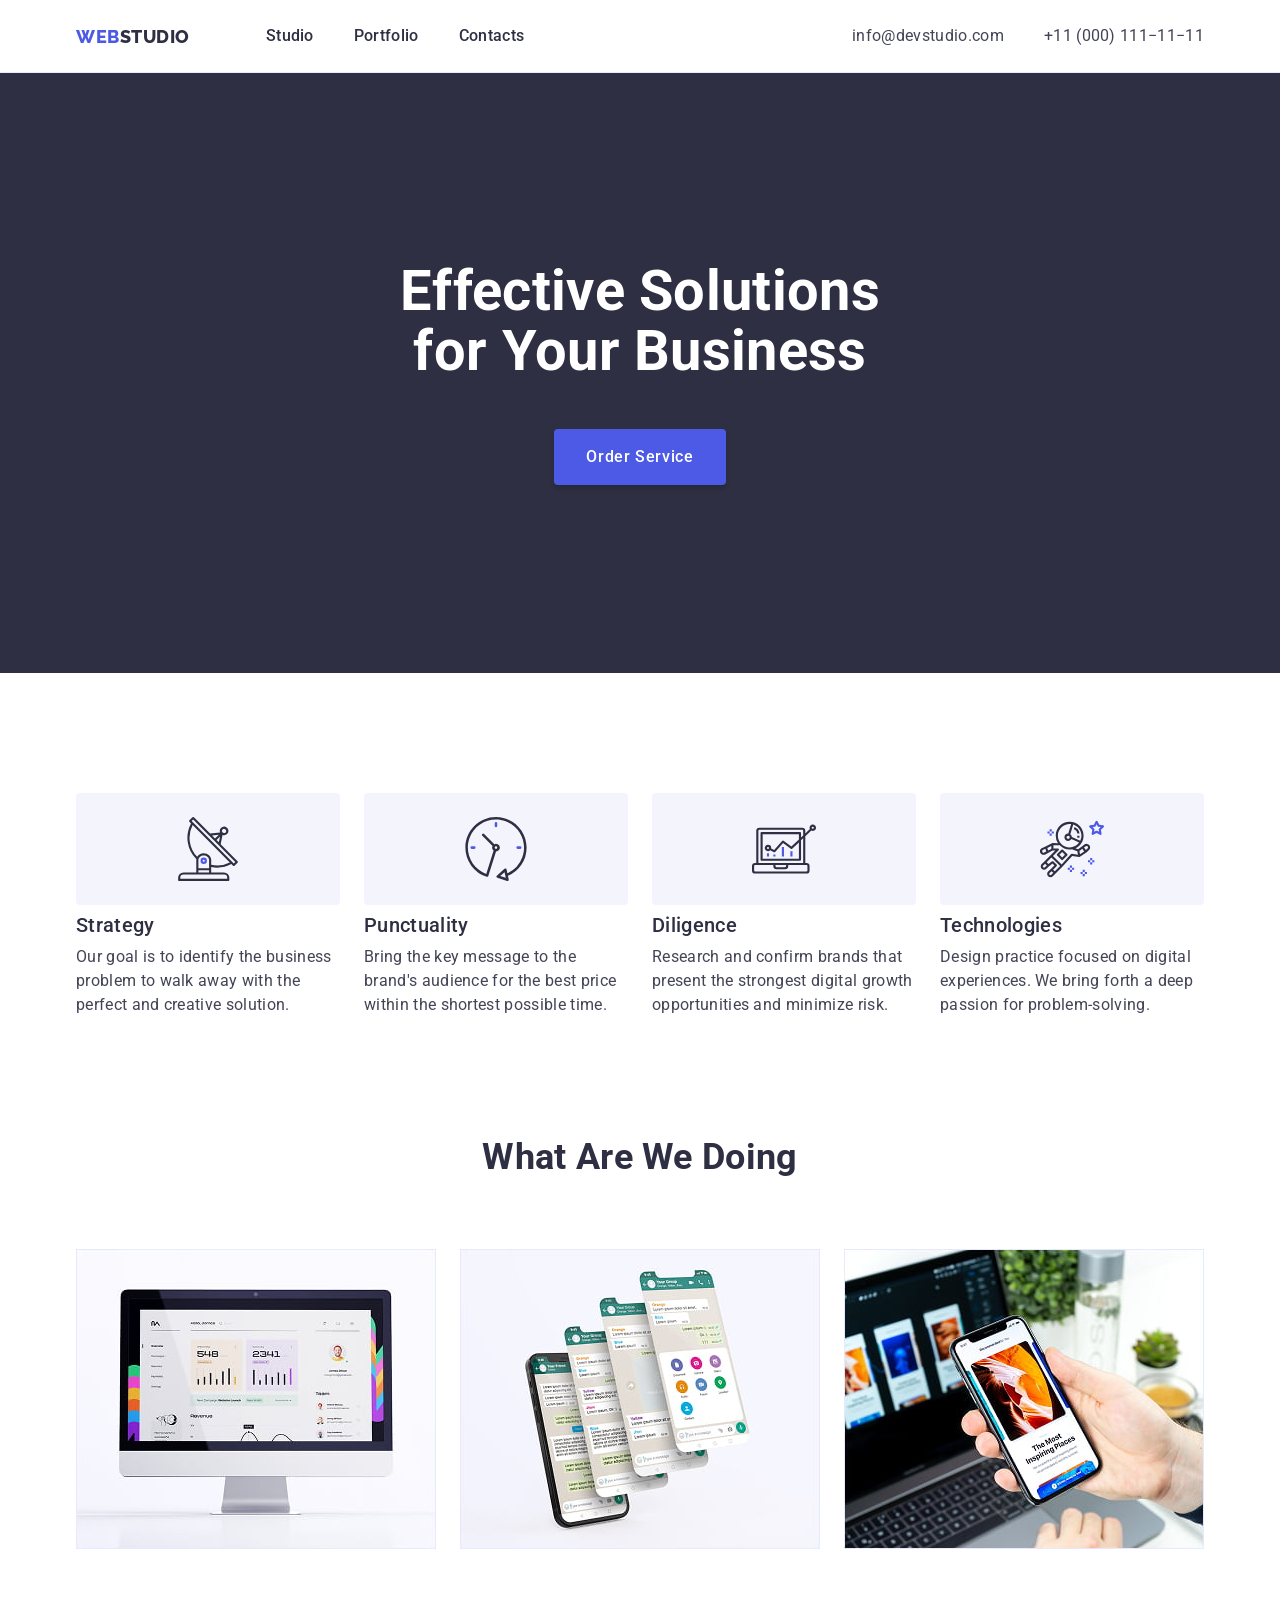
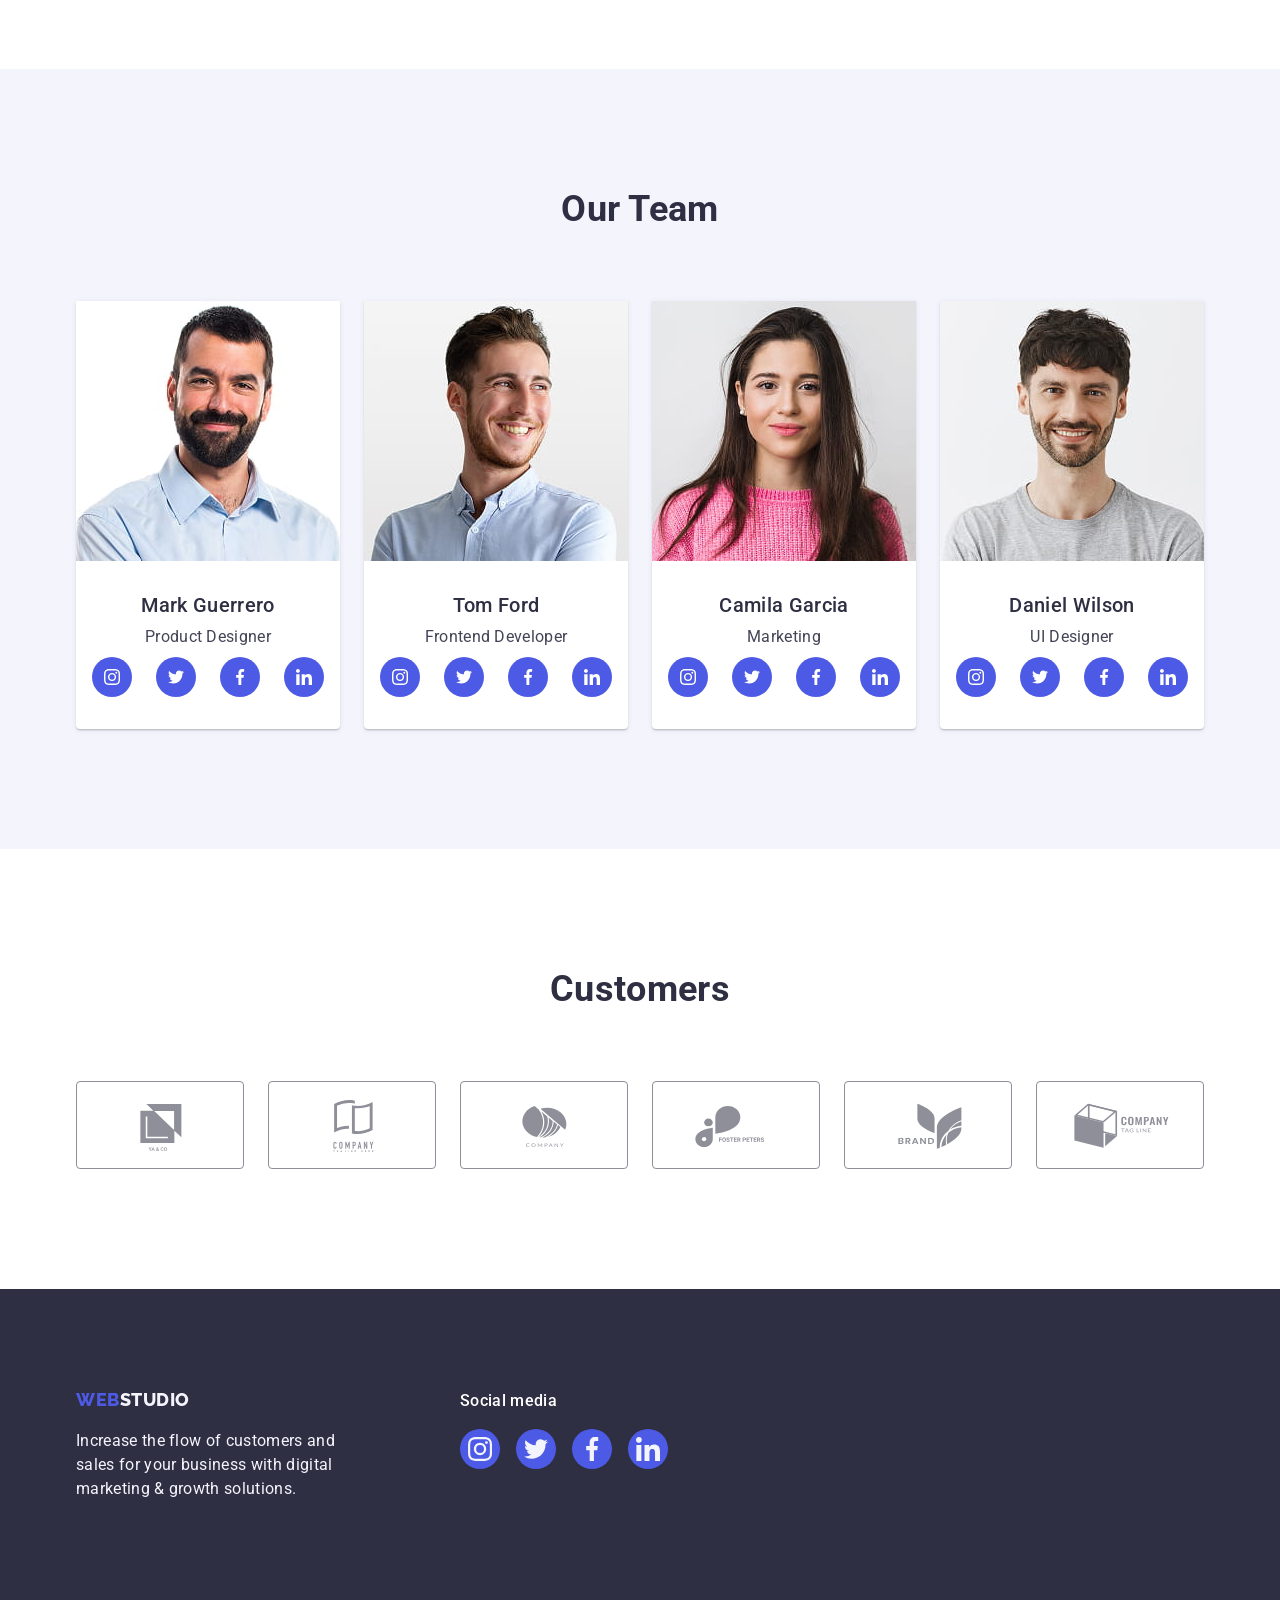
==== index.html @ 6bdd22fa "Initial commit" ====
<!DOCTYPE html>
<html lang="en">
  <head>
    <meta charset="UTF-8" />
    <meta name="viewport" content="width=device-width, initial-scale=1.0" />
    <title>WebStudio</title>
    <!-- Fonts -->
    <link rel="preconnect" href="https://fonts.googleapis.com">
    <link rel="preconnect" href="https://fonts.gstatic.com" crossorigin>
    <link href="https://fonts.googleapis.com/css2?family=Raleway:ital,wght@0,800;1,800&family=Roboto:wght@100..900&display=swap" rel="stylesheet">
    <!-- Normalize -->
    <link rel="stylesheet" href="https://cdn.jsdelivr.net/npm/modern-normalize@3.0.1/modern-normalize.min.css">
    <!-- Custom styles -->
    <link rel="stylesheet" href="./css/styles.css">
  </head>
  <body class="page">
    <!-- Header section -->
    <header class="header">
      <div class="header-container container">
      <nav class="header-nav">
        <a class="header-logo logo link" href="/index.html">Web<span class="header-logo-accent">Studio</span></a>
        <ul class="header-list list">
          <li class="header-item">
            <a class="header-link current link" href="./index.html">Studio</a>
          </li>
          <li class="header-item">
            <a class="header-link link" href="./portfolio.html">Portfolio</a>
          </li>
          <li class="header-item">
            <a class="header-link link" href="">Contacts</a>
          </li>
        </ul>
      </nav>
      <ul class="header-contact-list list">
        <li class="header-contact-item">
          <a class="header-contact-link link" href="mailto:info@devstudio.com">info@devstudio.com</a>
        </li>
        <li class="header-contact-item">
          <a class="header-contact-link link" href="tel:&#43;11(000)111&#8722;11&#8722;11">&#43;11 (000) 111&#8722;11&#8722;11</a>
        </li>
      </ul>
      </div>
    </header>
    <main class="main">
      <!-- Hero section -->
      <section class="hero section">
        <div class="container">
        <h1 class="hero-title">Effective Solutions for Your Business</h1>
        <button class="hero-button btn" type="button">Order Service</button>
        </div>
      </section>
      <!-- Features section -->
      <section class="features section no-padding">
        <div class="features-container container">
        <h2 hidden>Our Features</h2>
        <ul class="features-list card-set list">
          <li class="features-item card-set-item">

            <div class="features-icon-container">
            <svg class="features-icon" width="64" height="64" aria-hidden="true">
              <use href="./images/icons.svg#icon-antenna"></use>
            </svg>
          </div>
            <h3 class="features-title">Strategy</h3>
            <p class="features-disc">
              Our goal is to identify the business problem to walk away with the
              perfect and creative solution.
            </p>
          </li>

          <li class="features-item card-set-item">
            <div class="features-icon-container">
             <svg class="features-icon" width="64" height="64" aria-hidden="true">
              <use href="./images/icons.svg#icon-clock"></use>
            </svg>
            </div>
            <h3 class="features-title">Punctuality</h3>
            <p class="features-disc">
              Bring the key message to the brand's audience for the best price
              within the shortest possible time.
            </p>
          </li>

          <li class="features-item card-set-item">
            <div class="features-icon-container">
             <svg class="features-icon" width="64" height="64" aria-hidden="true">
              <use href="./images/icons.svg#icon-diagram"></use>
            </svg>
            </div>
            <h3 class="features-title">Diligence</h3>
            <p class="features-disc">
              Research and confirm brands that present the strongest digital
              growth opportunities and minimize risk.
            </p>
          </li>

          <li class="features-item card-set-item">
            <div class="features-icon-container">
             <svg class="features-icon" width="64" height="64"aria-hidden="true">
              <use href="./images/icons.svg#icon-astronaut"></use>
            </svg>
            </div>
            <h3 class="features-title">Technologies</h3>
            <p class="features-disc">
              Design practice focused on digital experiences. We bring forth a
              deep passion for problem-solving.
            </p>
          </li>
        </ul>
        </div>
      </section>
      <!-- What are we doing -->
      <section class="wedoing section">
        <div class="container ">
        <h2 class="wedoing-title">What are we doing</h2>
        <ul class="wedoing-list card-set list">
          <li class="wedoing-item card-set-item">
            <img class="wedoing-img" src="./images/we-doing/desktop-computer.jpg" alt="A modern desktop computer on a white desk displaying a clean analytics dashboard interface with charts, graphs, and user profile information on the screen." width="360" height="300">
          </li>
          <li class="wedoing-item card-set-item">
            <img class="wedoing-img" src="./images/we-doing/smartphone-screens.jpg" alt="Several overlapping smartphone screens displaying a messaging app interface with chat conversations and contact options." width="360" height="300">
          </li>
          <li class="wedoing-item card-set-item">
            <img class="wedoing-img" src="./images/we-doing/smartphone-laptop.jpg" alt="A person holding a smartphone displaying a colorful mobile app interface, with a laptop open in the background showing design screens." width="360" height="300">
          </li>
        </ul>
        </div>
      </section>
      <!-- Our team -->
      <section class="team section">
        <div class="container">
        <h2 class="team-title">Our Team</h2>
        <ul class="team-list card-set list">
          <li class="team-item card-set-item">
            <img class="team-img" src="./images/our-team/mark-guerrero.jpg" alt="A portrait of a smiling man with dark hair and a beard, wearing a light blue shirt against a plain background." width="264" height="260">
            <div class="team-wrapper">
            <h3 class="team-name">Mark Guerrero</h3>
            <p class="team-position">Product Designer</p>

            <ul class="socials list">
              <li class="socials-item">
                <a class="socials-link"
                href="https://instagram.com"
                target="_blank"
                rel="noopener noreferrer"
                aria-label="Instagram link">
                  <svg class="socials-icon" width="16" height="16">
                    <use href="./images/icons.svg#icon-instagram"></use>
                  </svg>
                </a>
              </li>

              <li class="socials-item">
                <a class="socials-link"
                href="https://twitter.com"
                target="_blank"
                rel="noopener noreferrer"
                aria-label="Twitter link">
                  <svg class="socials-icon" width="16" height="16">
                    <use href="./images/icons.svg#icon-twitter"></use>
                  </svg>
                </a>
              </li>

              <li class="socials-item">
                <a class="socials-link"
                href="https://facebook.com"
                target="_blank"
                rel="noopener noreferrer"
                aria-label="Facebook link">
                  <svg class="socials-icon" width="16" height="16">
                    <use href="./images/icons.svg#icon-facebook"></use>
                  </svg>
                </a>
              </li>

              <li class="socials-item">
                <a class="socials-link"
                href="https://linkedin.com"
                target="_blank"
                rel="noopener noreferrer"
                aria-label="Linkedin link">
                  <svg class="socials-icon" width="16" height="16">
                    <use href="./images/icons.svg#icon-linkedin"></use>
                  </svg>
                </a>
              </li>
            </ul>
            </div>
          </li>

          <li class="team-item card-set-item">
            <img class="team-img" src="./images/our-team/tom-ford.jpg" alt="A portrait of a smiling young man with short brown hair and light stubble, wearing a light blue shirt and looking to the side against a plain background." width="264" height="260">
            <div class="team-wrapper">
            <h3 class="team-name">Tom Ford</h3>
            <p class="team-position">Frontend Developer</p>

            <ul class="socials list">
              <li class="socials-item">
                <a class="socials-link"
                href="https://instagram.com"
                target="_blank"
                rel="noopener noreferrer"
                aria-label="Instagram link">
                  <svg class="socials-icon" width="16" height="16">
                    <use href="./images/icons.svg#icon-instagram"></use>
                  </svg>
                </a>
              </li>

              <li class="socials-item">
                <a class="socials-link"
                href="https://twitter.com"
                target="_blank"
                rel="noopener noreferrer"
                aria-label="Twitter link">
                  <svg class="socials-icon" width="16" height="16">
                    <use href="./images/icons.svg#icon-twitter"></use>
                  </svg>
                </a>
              </li>

              <li class="socials-item">
                <a class="socials-link"
                href="https://facebook.com"
                target="_blank"
                rel="noopener noreferrer"
                aria-label="Facebook link">
                  <svg class="socials-icon" width="16" height="16">
                    <use href="./images/icons.svg#icon-facebook"></use>
                  </svg>
                </a>
              </li>

              <li class="socials-item">
                <a class="socials-link"
                href="https://linkedin.com"
                target="_blank"
                rel="noopener noreferrer"
                aria-label="Linkedin link">
                  <svg class="socials-icon" width="16" height="16">
                    <use href="./images/icons.svg#icon-linkedin"></use>
                  </svg>
                </a>
              </li>
            </ul>
            </div>
          </li>
          <li class="team-item card-set-item">
            <img class="team-img" src="./images/our-team/camila-garcia.jpg" alt="A portrait of a young woman with long dark hair, wearing a pink sweater, looking at the camera against a plain background." width="264" height="260">
            <div class="team-wrapper">
            <h3 class="team-name">Camila Garcia</h3>
            <p class="team-position">Marketing</p>

            <ul class="socials list">
              <li class="socials-item">
                <a class="socials-link"
                href="https://instagram.com"
                target="_blank"
                rel="noopener noreferrer"
                aria-label="Instagram link">
                  <svg class="socials-icon" width="16" height="16">
                    <use href="./images/icons.svg#icon-instagram"></use>
                  </svg>
                </a>
              </li>

              <li class="socials-item">
                <a class="socials-link"
                href="https://twitter.com"
                target="_blank"
                rel="noopener noreferrer"
                aria-label="Twitter link">
                  <svg class="socials-icon" width="16" height="16">
                    <use href="./images/icons.svg#icon-twitter"></use>
                  </svg>
                </a>
              </li>

              <li class="socials-item">
                <a class="socials-link"
                href="https://facebook.com"
                target="_blank"
                rel="noopener noreferrer"
                aria-label="Facebook link">
                  <svg class="socials-icon" width="16" height="16">
                    <use href="./images/icons.svg#icon-facebook"></use>
                  </svg>
                </a>
              </li>

              <li class="socials-item">
                <a class="socials-link"
                href="https://linkedin.com"
                target="_blank"
                rel="noopener noreferrer"
                aria-label="Linkedin link">
                  <svg class="socials-icon" width="16" height="16">
                    <use href="./images/icons.svg#icon-linkedin"></use>
                  </svg>
                </a>
              </li>
            </ul>
            </div>
          </li>
          <li class="team-item card-set-item">
            <img class="team-img" src="./images/our-team/daniel-wilson.jpg" alt="A portrait of a smiling young man with short dark hair and a beard, wearing a gray T-shirt against a plain background." width="264" height="260">
            <div class="team-wrapper">
            <h3 class="team-name">Daniel Wilson</h3>
            <p class="team-position">UI Designer</p>

            <ul class="socials list">
              <li class="socials-item">
                <a class="socials-link"
                href="https://instagram.com"
                target="_blank"
                rel="noopener noreferrer"
                aria-label="Instagram link">
                  <svg class="socials-icon" width="16" height="16">
                    <use href="./images/icons.svg#icon-instagram"></use>
                  </svg>
                </a>
              </li>

              <li class="socials-item">
                <a class="socials-link"
                href="https://twitter.com"
                target="_blank"
                rel="noopener noreferrer"
                aria-label="Twitter link">
                  <svg class="socials-icon" width="16" height="16">
                    <use href="./images/icons.svg#icon-twitter"></use>
                  </svg>
                </a>
              </li>

              <li class="socials-item">
                <a class="socials-link"
                href="https://facebook.com"
                target="_blank"
                rel="noopener noreferrer"
                aria-label="Facebook link">
                  <svg class="socials-icon" width="16" height="16">
                    <use href="./images/icons.svg#icon-facebook"></use>
                  </svg>
                </a>
              </li>

              <li class="socials-item">
                <a class="socials-link"
                href="https://linkedin.com"
                target="_blank"
                rel="noopener noreferrer"
                aria-label="Linkedin link">
                  <svg class="socials-icon" width="16" height="16">
                    <use href="./images/icons.svg#icon-linkedin"></use>
                  </svg>
                </a>
              </li>
            </ul>
        </div>
      </section>
      <!-- Customers section -->
       <section class="customers section">
        <div class="container">
          <h2 class="customers-title">Customers</h2>
          <ul class="customers-list list">
            <li class="customers-item">
              <a class="customers-link" href="" aria-label="Client 1 logo">
                <svg class="customers-icon" width="104" height="56">
                  <use href="./images/icons.svg#icon-client-1"></use>
                </svg>
              </a>
            </li>

            <li class="customers-item">
              <a class="customers-link" href="" aria-label="Client 2 logo">
                <svg class="customers-icon" width="104" height="56">
                  <use href="./images/icons.svg#icon-client-2"></use>
                </svg>
              </a>
            </li>

            <li class="customers-item">
              <a class="customers-link" href="" aria-label="Client 3 logo">
                <svg class="customers-icon" width="104" height="56">
                  <use href="./images/icons.svg#icon-client-3"></use>
                </svg>
              </a>
            </li>

            <li class="customers-item">
              <a class="customers-link" href="" aria-label="Client 4 logo">
                <svg class="customers-icon" width="104" height="56">
                  <use href="./images/icons.svg#icon-client-4"></use>
                </svg>
              </a>
            </li>

            <li class="customers-item">
              <a class="customers-link" href="" aria-label="Client 5 logo">
                <svg class="customers-icon" width="104" height="56">
                  <use href="./images/icons.svg#icon-client-5"></use>
                </svg>
              </a>
            </li>

            <li class="customers-item">
              <a class="customers-link" href=""aria-label="Client 6 logo" >
                <svg class="customers-icon" width="104" height="56">
                  <use href="./images/icons.svg#icon-client-6"></use>
                </svg>
              </a>
            </li>
          </ul>
        </div>
       </section>
    </main>
    <!-- Footer section -->
    <footer class="footer">
      <div class="footer-container container">
        <div class="footer-left-container">
      <a class="footer-logo logo link" href="/index.html">Web<span class="footer-logo-accent">Studio</span></a>
      <p class="footer-desc">Increase the flow of customers and sales for your business with digital marketing & growth solutions.</p>
      </div>

      <div class="footer-social">
        <p class="social-desc">Social media</p>
        <ul class="social-list-footer list">
        <li class="social-item-footer">
          <a class="social-link-footer"
          href="https://instagram.com"
          target="_blank"
          rel="noopener noreferrer"
          aria-label="Instagram link">
            <svg class="social-icon-footer" width="24" height="24">
              <use href="./images/icons.svg#icon-instagram"></use>
            </svg>
          </a>
        </li>

        <li class="social-item-footer">
          <a class="social-link-footer"
          href="https://twitter.com"
          target="_blank"
          rel="noopener noreferrer"
          aria-label="Twitter link">
            <svg class="social-icon-footer" width="24" height="24">
              <use href="./images/icons.svg#icon-twitter"></use>
            </svg>
          </a>
        </li>

        <li class="social-item-footer">
          <a class="social-link-footer"
          href="https://facebook.com"
          target="_blank"
          rel="noopener noreferrer"
          aria-label="Facebook link">
            <svg class="social-icon-footer" width="24" height="24">
              <use href="./images/icons.svg#icon-facebook"></use>
            </svg>
          </a>
        </li>

        <li class="social-item-footer">
          <a class="social-link-footer"
          href="https://linkedin.com"
          target="_blank"
          rel="noopener noreferrer"
          aria-label="Linkedin link">
            <svg class="social-icon-footer" width="24" height="24">
              <use href="./images/icons.svg#icon-linkedin"></use>
            </svg>
          </a>
        </li>
        </ul>
      </div>
    </footer>
  </body>
</html>
---- css/styles.css ----
:root {
	/* Text colors */
	/* BG colors */
	--iris: #4d5ae5;
	--ocean: #404bbf;
	--navy-blue: #2e2f42;
	--green: #31d0aa;
	--slate: #434455;
	--light-slate: #8e8f99;
	--cornflower: #e7e9fc;
	--cloud: #f4f4fd;
	--navy-blue-modal: rgba(46, 47, 66, 0.4);
	--grey: rgba(46, 47, 66, 0.7);
	--white: #fff;
	--dairy: #fcfcfc;

	--items: 3;
	--indent: 24px;

	/* Fonts */
	--font-family: "Roboto", sans-serif;
	--second-family: "Raleway", sans-serif;
}

	/* Others */
.page{
	font-family: var(--font-family);
	font-size: 16px;
	line-height: calc(24 / 16);
	letter-spacing: 0.02em;
	color: var(--slate);
}

.container {
	width: 1158px;
	padding-left: 15px;
	padding-right: 15px;
	margin-left: auto;
	margin-right: auto;
}

.section {
	padding-top: 120px;
	padding-bottom: 120px;
}

.section.no-padding {
	padding-bottom: 0;
}

/* reset styles */
img {
	display: block;
	max-width: 100%;
	height: auto;
}

.list{
	padding: 0;
	margin: 0;
	list-style: none;
}

.link{
	text-decoration: none;
	color: currentColor;
}
/* reset end */

.btn {
	border: none;
	border-radius: 4px;
	padding: 16px 32px;
	min-width: 169px;
	font-weight: 500;
	font-size: 16px;
	line-height: calc(24 / 16);
	letter-spacing: 0.04em;
	cursor: pointer;
	color: var(--white);
	background-color: var(--iris);
}

.logo {
	font-family: var(--second-family);
	font-weight: 800;
	font-size: 18px;
	line-height: calc(21 / 18);
	letter-spacing: 0.03em;
	text-transform: uppercase;
	color: var(--iris);
}

/* Header styles */
.header {
	background-color: var(--white);
	border-bottom: 1px solid var(--cornflower);
}

.header-container {
	display: flex;
	align-items: center;
}

.header-nav {
	display: flex;
	align-items: center;
	margin-right: auto;
}

.header-logo {
	margin-right: 76px;
	padding-top: 24px;
	padding-bottom: 24px;
}

.header-logo-accent {
	color: var(--navy-blue);
}

.header-list,
.header-contact-list {
	display: flex;
	align-items: center;
	gap: 40px;
}

.header-link {
	font-weight: 500;
	color: var(--navy-blue);
}

.header-link,
.header-contact-link {
	display: block;
	padding-top: 24px;
	padding-bottom: 24px;
}

.header-link:hover,
.header-link:focus,
.header-contact-link:hover,
.header-contact-link:focus {
	color: var(--ocean);
}

/* Hero styles */
.hero {
	text-align: center;
	padding-top: 188px;
	padding-bottom: 188px;
	max-width: 1440px;
	margin-left: auto;
	margin-right: auto;
	background-color: var(--navy-blue);
	background-image: linear-gradient(var(--grey)), url(../images/hero/hero.jpg);
	background-repeat: no-repeat;
	background-position: center;
	background-size: cover;
}

.hero-title {
	margin-top: 0;
	margin-left: auto;
	margin-right: auto;
	margin-bottom: 48px;
	width: 496px;
	font-size: 56px;
	line-height: calc(60 / 56);
	color: var(--white);
}

.hero-button {
	box-shadow: 0 4px 4px 0 rgba(0, 0, 0, 0.15);
}

.hero-button:hover,
.hero-button:focus {
	background-color: var(--ocean);
}

/* Features styles */
.features-list {
	--items: 4;
}

.features-icon-container {
	display: flex;
  align-items: center;
  justify-content: center;
  height: 112px;
	margin-bottom: 8px;
	border-radius: 4px;
	background-color: var(--cloud);
}

.features-title {
	margin-top: 0;
	margin-bottom: 8px;
	font-weight: 500;
	font-size: 20px;
	line-height: calc(24 / 20);
	color: var(--navy-blue);
}

.features-disc {
	margin-top: 0;
	margin-bottom: 0;
}

/* What are we doing styles */
.wedoing-list {
	--items: 3;
}

.wedoing-title {
	margin-top: 0;
	margin-bottom: 72px;
	font-size: 36px;
	line-height: calc(40 / 36);
	text-transform: capitalize;
	text-align: center;
	color: var(--navy-blue);
}

/* Our team styles */
.team {
	background-color: var(--cloud);
}

.team-title {
	margin-top: 0;
	margin-bottom: 72px;
	font-size: 36px;
	line-height: calc(40 / 36);
	text-transform: capitalize;
	text-align: center;
	color: var(--navy-blue);
}

.team-list {
	--items: 4;
}

.team-item {
	border-radius: 0 0 4px 4px;
	box-shadow: 0 2px 1px 0 rgba(46, 47, 66, 0.08), 0 1px 1px 0 rgba(46, 47, 66, 0.16), 0 1px 6px 0 rgba(46, 47, 66, 0.08);
	background-color: var(--white);
}

.team-wrapper {
	padding: 32px 16px;
}

.team-name {
	margin-top: 0;
	margin-bottom: 8px;
	font-weight: 500;
	font-size: 20px;
	line-height: calc(24 / 20);
	text-align: center;
	color: var(--navy-blue);
}

.team-position {
	margin-top: 0;
	margin-bottom: 8px;
	text-align: center;
	color: var(--slate);
}

.socials {
	display: flex;
	align-items: center;
	justify-content: center;
	gap: 24px;
}

.socials-link {
	display: flex;
	align-items: center;
	justify-content: center;
	width: 40px;
	height: 40px;
	color: var(--white);
	background-color: var(--iris);
	border-radius: 50%;
}

.socials-link:hover,
.socials-link:focus {
	background-color: var(--ocean);
}

.socials-icon {
	fill: currentColor;
}

/* Customers styles */
.customers-title {
	margin-top: 0;
	margin-bottom: 72px;
	font-size: 36px;
	line-height: calc(40 / 36);
	text-transform: capitalize;
	text-align: center;
	color: var(--navy-blue);
}

.customers-list {
	display: flex;
	flex-wrap: wrap;
	gap: 24px;
}

.customers-link {
	display: flex;
	align-items: center;
	justify-content: center;
	width: 168px;
	height: 88px;
	border: 1px solid var(--light-slate);
	border-radius: 4px;
	color: var(--light-slate);
}

.customers-link:hover,
.customers-link:focus {
	border-color: var(--ocean);
	color: var(--ocean);
}

.customers-icon {
	fill: currentColor;
}

/* Footer styles */
.footer {
	padding-top: 100px;
	padding-bottom: 100px;
	background-color: var(--navy-blue);
}

.footer-container {
	display: flex;
	align-items: baseline;
}

.footer-left-container {
	margin-right: 120px;
}

.footer-logo-accent {
	color: var(--cloud);
}

.footer-desc {
	margin-top: 16px;
	margin-bottom: 0;
	max-width: 264px;
	color: var(--cloud);
}

.social-desc {
	margin-top: 0;
	margin-bottom: 16px;
	font-weight: 500;
	color: var(--white);
}

.social-list-footer {
	display: flex;
	gap: 16px;
}

.social-link-footer {
	width: 40px;
	height: 40px;
	display: flex;
	align-items: center;
	justify-content: center;
	border-radius: 50%;
	background-color: var(--iris);
}

.social-link-footer:hover,
.social-link-footer:focus {
	background-color: var(--green);
}

.social-icon-footer {
	fill: var(--cloud);
}

/* Portfolio */

/* Filters */
.section-top {
	padding-top: 96px;
}

.filters-list {
	display: flex;
	justify-content: center;
	align-items: center;
	margin-bottom: 72px;
	gap: 24px;
}

.filters-button {
	padding: 12px 24px;
	min-width: 69px;
	border: 1px solid var(--cornflower);
	background-color: var(--cloud);
	text-align: center;
	color: var(--iris);
}

.filters-button:hover,
.filters-button:focus {
	color: var(--white);
	background-color: var(--ocean);
	box-shadow: 0 2px 2px 0 rgba(0, 0, 0, 0.12), 0 2px 1px 0 rgba(0, 0, 0, 0.08), 0 3px 1px 0 rgba(0, 0, 0, 0.1);
}

	/* Card */
	.filters-card.card-set {
	gap: 48px 24px;
}

.filters-card-link {
	display: block;
	border: 1px solid transparent;
}

.filters-card-link:hover,
.filters-card-link:focus {
	border-color: var(--cloud);
	box-shadow: 0 2px 1px 0 rgba(46, 47, 66, 0.08), 0 1px 1px 0 rgba(46, 47, 66, 0.16), 0 1px 6px 0 rgba(46, 47, 66, 0.08);
}

.card-wrapper {
	border: 1px solid var(--cornflower);
	background-color: var(--white);
	padding: 32px 16px;
	border-top: none;
}

.filters-card-title {
	margin-top: 0;
	margin-bottom: 8px;
	font-weight: 500;
	font-size: 20px;
	line-height: calc(24 / 20);
	color: var(--navy-blue);
}

.filters-card-desc {
	margin-top: 0;
	margin-bottom: 0;
}

.card-set {
	display: flex;
	flex-wrap: wrap;
	gap: 24px;
}

.card-set-item {
	width: calc((100% - var(--indent) * (var(--items) - 1)) / var(--items));
}
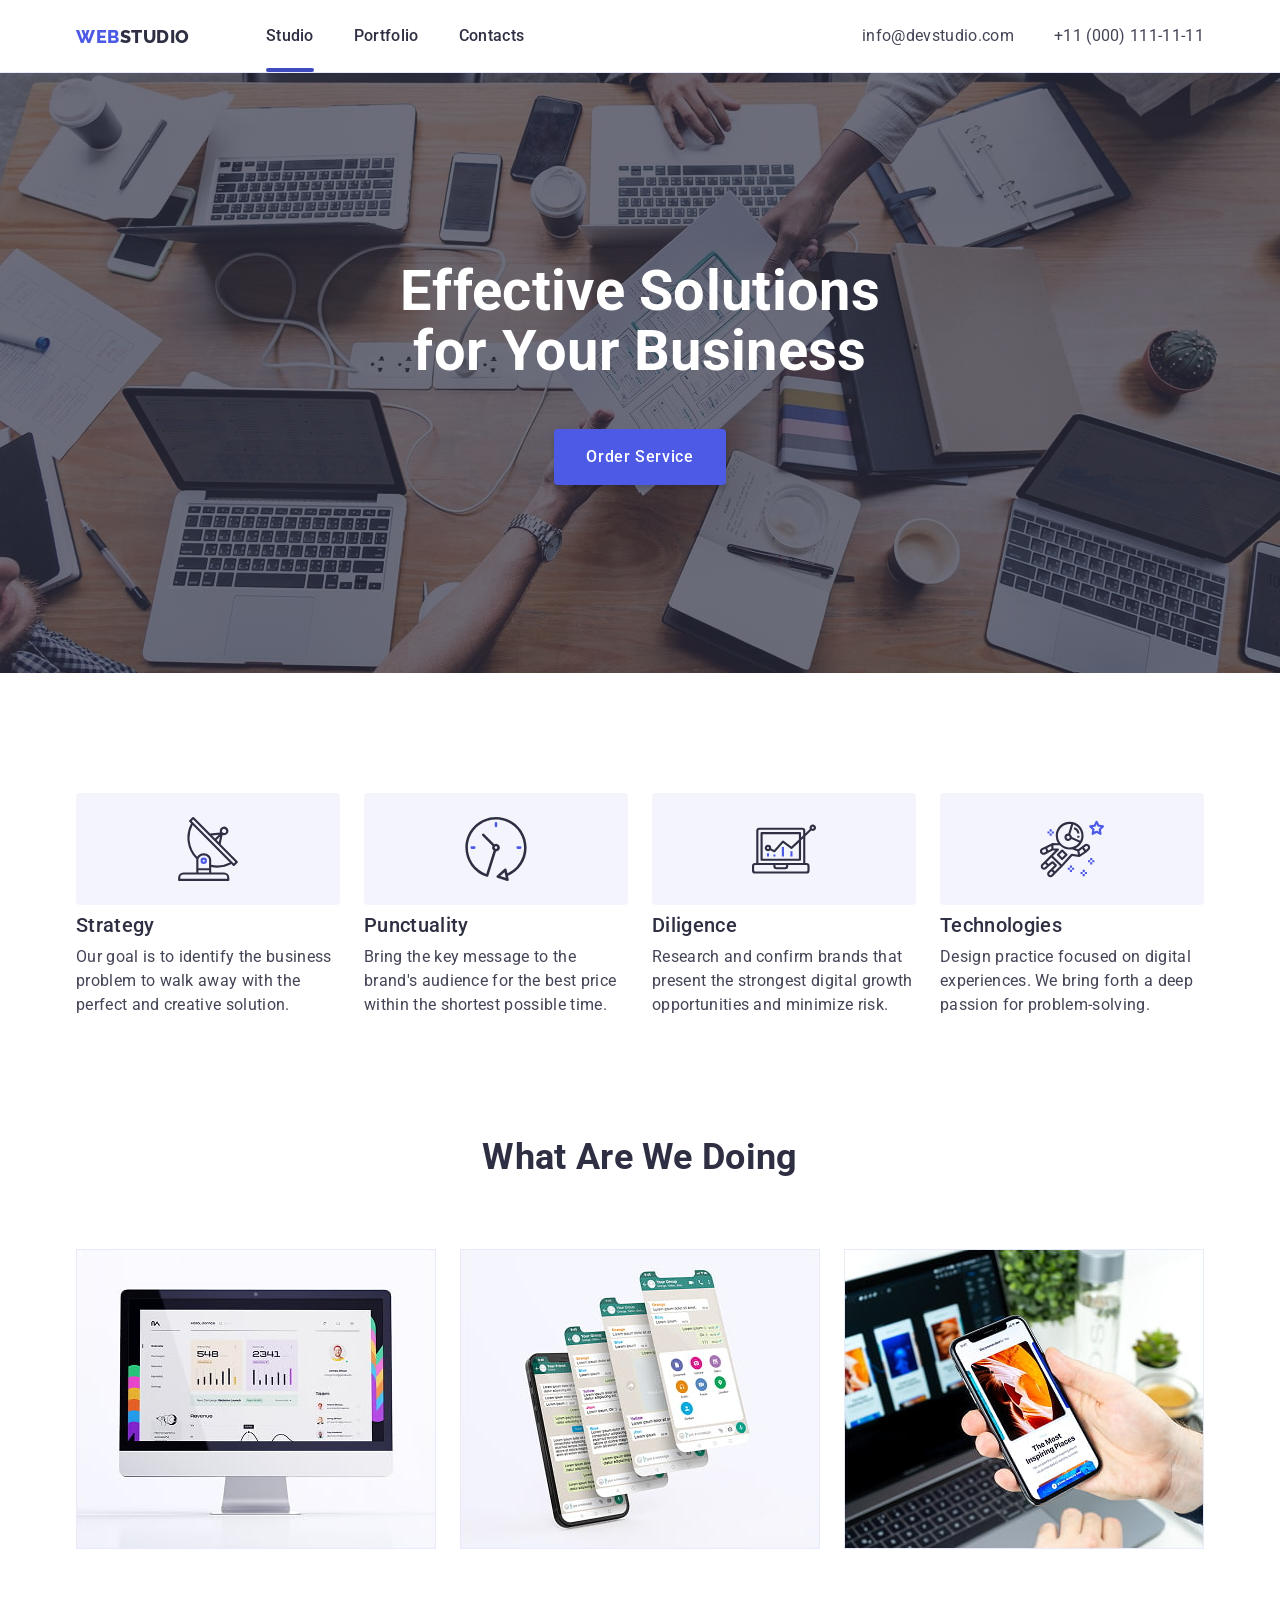
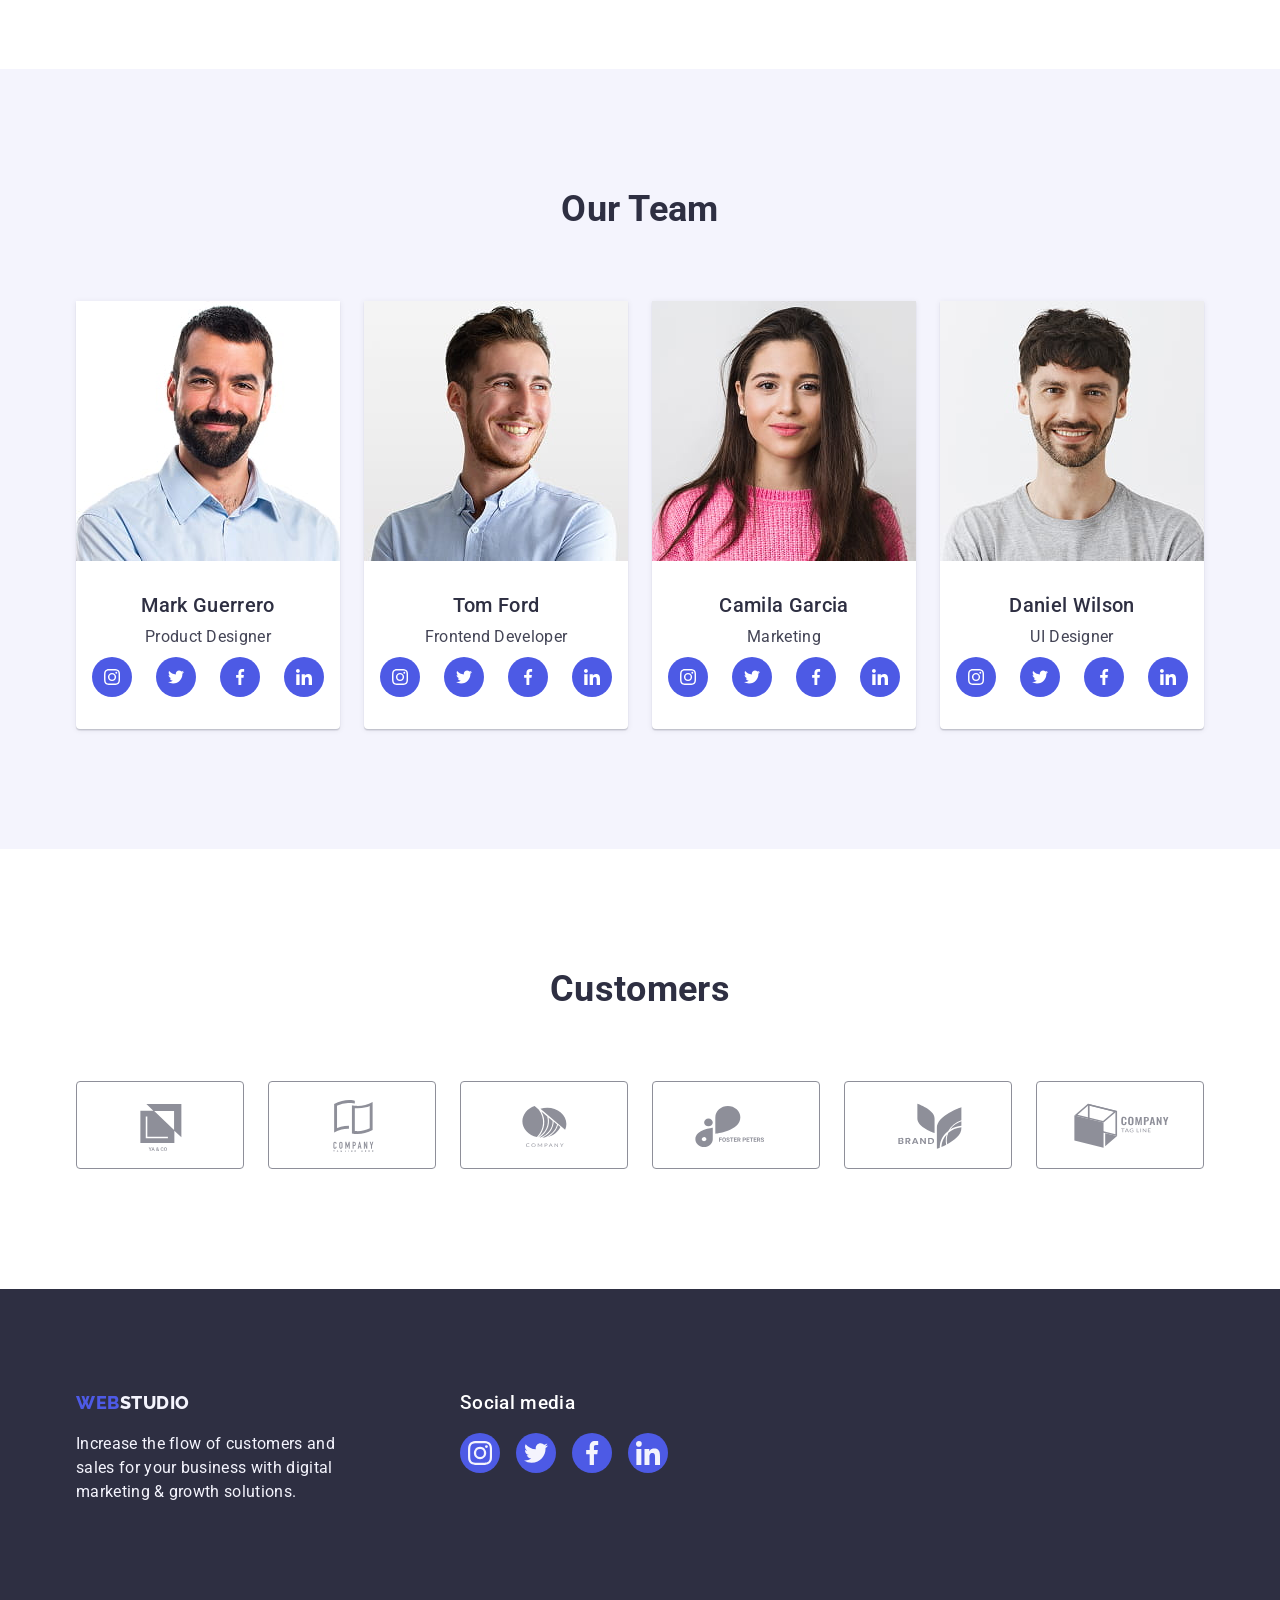
==== commit fcc119e2: "add modal window and ::after styles" ====
--- a/index.html
+++ b/index.html
@@ -18,7 +18,7 @@
     <header class="header">
       <div class="header-container container">
       <nav class="header-nav">
-        <a class="header-logo logo link" href="/index.html">Web<span class="header-logo-accent">Studio</span></a>
+        <a class="header-logo logo link" href="./index.html">Web<span class="header-logo-accent">Studio</span></a>
         <ul class="header-list list">
           <li class="header-item">
             <a class="header-link current link" href="./index.html">Studio</a>
@@ -27,7 +27,7 @@
             <a class="header-link link" href="./portfolio.html">Portfolio</a>
           </li>
           <li class="header-item">
-            <a class="header-link link" href="">Contacts</a>
+            <a class="header-link link" href="#">Contacts</a>
           </li>
         </ul>
       </nav>
@@ -36,7 +36,7 @@
           <a class="header-contact-link link" href="mailto:info@devstudio.com">info@devstudio.com</a>
         </li>
         <li class="header-contact-item">
-          <a class="header-contact-link link" href="tel:&#43;11(000)111&#8722;11&#8722;11">&#43;11 (000) 111&#8722;11&#8722;11</a>
+          <a class="header-contact-link link" href="tel:+11(000)111-11-11">+11 (000) 111-11-11</a>
         </li>
       </ul>
       </div>
@@ -46,13 +46,13 @@
       <section class="hero section">
         <div class="container">
         <h1 class="hero-title">Effective Solutions for Your Business</h1>
-        <button class="hero-button btn" type="button">Order Service</button>
+        <button class="hero-button btn" type="button" data-modal-open>Order Service</button>
         </div>
       </section>
       <!-- Features section -->
       <section class="features section no-padding">
         <div class="features-container container">
-        <h2 hidden>Our Features</h2>
+        <h2 class="hidden-title">Our Features</h2>
         <ul class="features-list card-set list">
           <li class="features-item card-set-item">
 
@@ -96,7 +96,7 @@
 
           <li class="features-item card-set-item">
             <div class="features-icon-container">
-             <svg class="features-icon" width="64" height="64"aria-hidden="true">
+             <svg class="features-icon" width="64" height="64" aria-hidden="true">
               <use href="./images/icons.svg#icon-astronaut"></use>
             </svg>
             </div>
@@ -109,19 +109,19 @@
         </ul>
         </div>
       </section>
-      <!-- What are we doing -->
-      <section class="wedoing section">
+      <!-- What we do -->
+      <section class="whatwedo section">
         <div class="container ">
-        <h2 class="wedoing-title">What are we doing</h2>
-        <ul class="wedoing-list card-set list">
-          <li class="wedoing-item card-set-item">
-            <img class="wedoing-img" src="./images/we-doing/desktop-computer.jpg" alt="A modern desktop computer on a white desk displaying a clean analytics dashboard interface with charts, graphs, and user profile information on the screen." width="360" height="300">
-          </li>
-          <li class="wedoing-item card-set-item">
-            <img class="wedoing-img" src="./images/we-doing/smartphone-screens.jpg" alt="Several overlapping smartphone screens displaying a messaging app interface with chat conversations and contact options." width="360" height="300">
-          </li>
-          <li class="wedoing-item card-set-item">
-            <img class="wedoing-img" src="./images/we-doing/smartphone-laptop.jpg" alt="A person holding a smartphone displaying a colorful mobile app interface, with a laptop open in the background showing design screens." width="360" height="300">
+        <h2 class="whatwedo-title">What are we doing</h2>
+        <ul class="whatwedo-list card-set list">
+          <li class="whatwedo-item card-set-item">
+            <img class="whatwedo-img" src="./images/whatwedo/desktop-computer.jpg" alt="A modern desktop computer on a white desk displaying a clean analytics dashboard interface with charts, graphs, and user profile information on the screen." width="360" height="300">
+          </li>
+          <li class="whatwedo-item card-set-item">
+            <img class="whatwedo-img" src="./images/whatwedo/smartphone-screens.jpg" alt="Several overlapping smartphone screens displaying a messaging app interface with chat conversations and contact options." width="360" height="300">
+          </li>
+          <li class="whatwedo-item card-set-item">
+            <img class="whatwedo-img" src="./images/whatwedo/smartphone-laptop.jpg" alt="A person holding a smartphone displaying a colorful mobile app interface, with a laptop open in the background showing design screens." width="360" height="300">
           </li>
         </ul>
         </div>
@@ -246,6 +246,7 @@
             </ul>
             </div>
           </li>
+
           <li class="team-item card-set-item">
             <img class="team-img" src="./images/our-team/camila-garcia.jpg" alt="A portrait of a young woman with long dark hair, wearing a pink sweater, looking at the camera against a plain background." width="264" height="260">
             <div class="team-wrapper">
@@ -303,6 +304,7 @@
             </ul>
             </div>
           </li>
+
           <li class="team-item card-set-item">
             <img class="team-img" src="./images/our-team/daniel-wilson.jpg" alt="A portrait of a smiling young man with short dark hair and a beard, wearing a gray T-shirt against a plain background." width="264" height="260">
             <div class="team-wrapper">
@@ -358,6 +360,9 @@
                 </a>
               </li>
             </ul>
+        </div>
+        </li>
+        </ul>
         </div>
       </section>
       <!-- Customers section -->
@@ -366,7 +371,7 @@
           <h2 class="customers-title">Customers</h2>
           <ul class="customers-list list">
             <li class="customers-item">
-              <a class="customers-link" href="" aria-label="Client 1 logo">
+              <a class="customers-link" href="#" aria-label="Client 1 logo">
                 <svg class="customers-icon" width="104" height="56">
                   <use href="./images/icons.svg#icon-client-1"></use>
                 </svg>
@@ -374,7 +379,7 @@
             </li>
 
             <li class="customers-item">
-              <a class="customers-link" href="" aria-label="Client 2 logo">
+              <a class="customers-link" href="#" aria-label="Client 2 logo">
                 <svg class="customers-icon" width="104" height="56">
                   <use href="./images/icons.svg#icon-client-2"></use>
                 </svg>
@@ -382,7 +387,7 @@
             </li>
 
             <li class="customers-item">
-              <a class="customers-link" href="" aria-label="Client 3 logo">
+              <a class="customers-link" href="#" aria-label="Client 3 logo">
                 <svg class="customers-icon" width="104" height="56">
                   <use href="./images/icons.svg#icon-client-3"></use>
                 </svg>
@@ -390,7 +395,7 @@
             </li>
 
             <li class="customers-item">
-              <a class="customers-link" href="" aria-label="Client 4 logo">
+              <a class="customers-link" href="#" aria-label="Client 4 logo">
                 <svg class="customers-icon" width="104" height="56">
                   <use href="./images/icons.svg#icon-client-4"></use>
                 </svg>
@@ -398,7 +403,7 @@
             </li>
 
             <li class="customers-item">
-              <a class="customers-link" href="" aria-label="Client 5 logo">
+              <a class="customers-link" href="#" aria-label="Client 5 logo">
                 <svg class="customers-icon" width="104" height="56">
                   <use href="./images/icons.svg#icon-client-5"></use>
                 </svg>
@@ -406,7 +411,7 @@
             </li>
 
             <li class="customers-item">
-              <a class="customers-link" href=""aria-label="Client 6 logo" >
+              <a class="customers-link" href="#" aria-label="Client 6 logo" >
                 <svg class="customers-icon" width="104" height="56">
                   <use href="./images/icons.svg#icon-client-6"></use>
                 </svg>
@@ -420,12 +425,12 @@
     <footer class="footer">
       <div class="footer-container container">
         <div class="footer-left-container">
-      <a class="footer-logo logo link" href="/index.html">Web<span class="footer-logo-accent">Studio</span></a>
+      <a class="footer-logo logo link" href="./index.html">Web<span class="footer-logo-accent">Studio</span></a>
       <p class="footer-desc">Increase the flow of customers and sales for your business with digital marketing & growth solutions.</p>
       </div>
 
       <div class="footer-social">
-        <p class="social-desc">Social media</p>
+        <h3 class="social-desc">Social media</h3>
         <ul class="social-list-footer list">
         <li class="social-item-footer">
           <a class="social-link-footer"
@@ -476,6 +481,19 @@
         </li>
         </ul>
       </div>
+      </div>
     </footer>
+    <!-- MODAL WINDOW -->
+    <div class="backdrop is-hidden" data-modal>
+      <div class="modal">
+        <button class="modal-close-btn" type="button" data-modal-close>
+          <svg class="modal-close-icon" width="8" height="8">
+            <use href="./images/icons.svg#icon-close-modal"></use>
+          </svg>
+        </button>
+      </div>
+    </div>
+
+    <script src="./js/modal.js"></script>
   </body>
-</html>
+</html>
--- a/css/styles.css
+++ b/css/styles.css
@@ -1,4 +1,7 @@
 :root {
+	/* Fonts */
+	--font-family: "Roboto", sans-serif;
+	--second-family: "Raleway", sans-serif;
 	/* Text colors */
 	/* BG colors */
 	--iris: #4d5ae5;
@@ -17,9 +20,7 @@
 	--items: 3;
 	--indent: 24px;
 
-	/* Fonts */
-	--font-family: "Roboto", sans-serif;
-	--second-family: "Raleway", sans-serif;
+	--transition-duration: 250ms cubic-bezier(0.4, 0, 0.2, 1);
 }
 
 	/* Others */
@@ -29,6 +30,19 @@
 	line-height: calc(24 / 16);
 	letter-spacing: 0.02em;
 	color: var(--slate);
+}
+
+.hidden-title {
+  position: absolute;
+  white-space: nowrap;
+  width: 1px;
+  height: 1px;
+  overflow: hidden;
+  border: 0;
+  padding: 0;
+  clip: rect(0 0 0 0);
+  clip-path: inset(100%);
+  margin: -1px;
 }
 
 .container {
@@ -95,6 +109,7 @@
 .header {
 	background-color: var(--white);
 	border-bottom: 1px solid var(--cornflower);
+	box-shadow: 0 1px 6px 0 rgba(46, 47, 66, 0.08), 0 1px 1px 0 rgba(46, 47, 66, 0.16), 0 2px 1px 0 rgba(46, 47, 66, 0.08);
 }
 
 .header-container {
@@ -132,9 +147,11 @@
 
 .header-link,
 .header-contact-link {
+	position: relative;
 	display: block;
 	padding-top: 24px;
 	padding-bottom: 24px;
+	transition: color var(--transition-duration);
 }
 
 .header-link:hover,
@@ -142,6 +159,18 @@
 .header-contact-link:hover,
 .header-contact-link:focus {
 	color: var(--ocean);
+}
+
+.header-link.current::after {
+	content: "";
+	position: absolute;
+	bottom: 0;
+
+	display: block;
+	width: 100%;
+	height: 4px;
+	border-radius: 2px;
+	background-color: var(--ocean);
 }
 
 /* Hero styles */
@@ -153,7 +182,7 @@
 	margin-left: auto;
 	margin-right: auto;
 	background-color: var(--navy-blue);
-	background-image: linear-gradient(var(--grey)), url(../images/hero/hero.jpg);
+	background-image: linear-gradient(var(--grey), var(--grey)), url(../images/hero/hero.jpg);
 	background-repeat: no-repeat;
 	background-position: center;
 	background-size: cover;
@@ -172,6 +201,7 @@
 
 .hero-button {
 	box-shadow: 0 4px 4px 0 rgba(0, 0, 0, 0.15);
+	transition: background-color var(--transition-duration);
 }
 
 .hero-button:hover,
@@ -208,12 +238,12 @@
 	margin-bottom: 0;
 }
 
-/* What are we doing styles */
-.wedoing-list {
+/* What we do */
+.whatwedo-list {
 	--items: 3;
 }
 
-.wedoing-title {
+.whatwedo-title {
 	margin-top: 0;
 	margin-bottom: 72px;
 	font-size: 36px;
@@ -285,6 +315,7 @@
 	color: var(--white);
 	background-color: var(--iris);
 	border-radius: 50%;
+	transition: background-color var(--transition-duration);
 }
 
 .socials-link:hover,
@@ -322,6 +353,8 @@
 	border: 1px solid var(--light-slate);
 	border-radius: 4px;
 	color: var(--light-slate);
+	transition: border-color var(--transition-duration),
+	color var(--transition-duration);
 }
 
 .customers-link:hover,
@@ -381,6 +414,7 @@
 	justify-content: center;
 	border-radius: 50%;
 	background-color: var(--iris);
+	transition: background-color var(--transition-duration);
 }
 
 .social-link-footer:hover,
@@ -414,6 +448,9 @@
 	background-color: var(--cloud);
 	text-align: center;
 	color: var(--iris);
+	transition: color var(--transition-duration),
+	background-color var(--transition-duration),
+	box-shadow var(--transition-duration);
 }
 
 .filters-button:hover,
@@ -431,12 +468,43 @@
 .filters-card-link {
 	display: block;
 	border: 1px solid transparent;
+	transition: border-color var(--transition-duration),
+	box-shadow var(--transition-duration);
 }
 
 .filters-card-link:hover,
 .filters-card-link:focus {
 	border-color: var(--cloud);
 	box-shadow: 0 2px 1px 0 rgba(46, 47, 66, 0.08), 0 1px 1px 0 rgba(46, 47, 66, 0.16), 0 1px 6px 0 rgba(46, 47, 66, 0.08);
+}
+
+.filters-card-wrapper {
+	position: relative;
+	overflow: hidden;
+}
+
+.overlay {
+	position: absolute;
+	left: 0;
+	top: 0;
+	width: 100%;
+	height: 100%;
+	overflow: auto;
+	transform: translate(0, 100%);
+	margin-top: 0;
+	margin-bottom: 0;
+	color: var(--cloud);
+	background-color: var(--iris);
+	padding-top: 40px;
+	padding-bottom: 40px;
+	padding-right: 32px;
+	padding-left: 32px;
+	transition: transform var(--transition-duration);
+}
+
+.filters-card-link:hover .overlay,
+.filters-card-link:focus .overlay {
+	transform: translate(0, 0);
 }
 
 .card-wrapper {
@@ -468,4 +536,68 @@
 
 .card-set-item {
 	width: calc((100% - var(--indent) * (var(--items) - 1)) / var(--items));
-}+}
+
+/* MODAL WINDOW */
+.backdrop {
+	position: fixed;
+	top: 0;
+	left: 0;
+	width: 100%;
+	height: 100%;
+	background-color: var(--navy-blue-modal);
+	transition: opacity var(--transition-duration),
+	visibility var(--transition-duration);
+}
+
+
+.backdrop.is-hidden {
+	opacity: 0;
+	visibility: hidden;
+	pointer-events: none;
+}
+
+.modal {
+	position: absolute;
+	top: 50%;
+	left: 50%;
+	transform: translate(-50%, -50%);
+
+	width: 408px;
+	min-height: 584px;
+
+	background-color: var(--dairy);
+	border-radius: 4px;
+	box-shadow: 0 2px 1px 0 rgba(0, 0, 0, 0.2), 0 1px 3px 0 rgba(0, 0, 0, 0.12), 0 1px 1px 0 rgba(0, 0, 0, 0.14);
+}
+
+.modal-close-btn {
+	position: absolute;
+	top: 24px;
+	right: 24px;
+	display: flex;
+	align-items: center;
+	justify-content: center;
+	width: 24px;
+	height: 24px;
+	padding: 0;
+	border-radius: 50%;
+	background-color: var(--cloud);
+	border: 1px solid rgba(0, 0, 0, 0.1);
+	transition: background-color var(--transition-duration);
+}
+
+.modal-close-btn:hover,
+.modal-close-btn:focus {
+	background-color: var(--ocean);
+}
+
+.modal-close-icon {
+	transition: fill var(--transition-duration);
+}
+
+.modal-close-btn:hover .modal-close-icon,
+.modal-close-btn:focus .modal-close-icon {
+	fill: var(--white);
+}
+/* /MODAL WINDOW */
